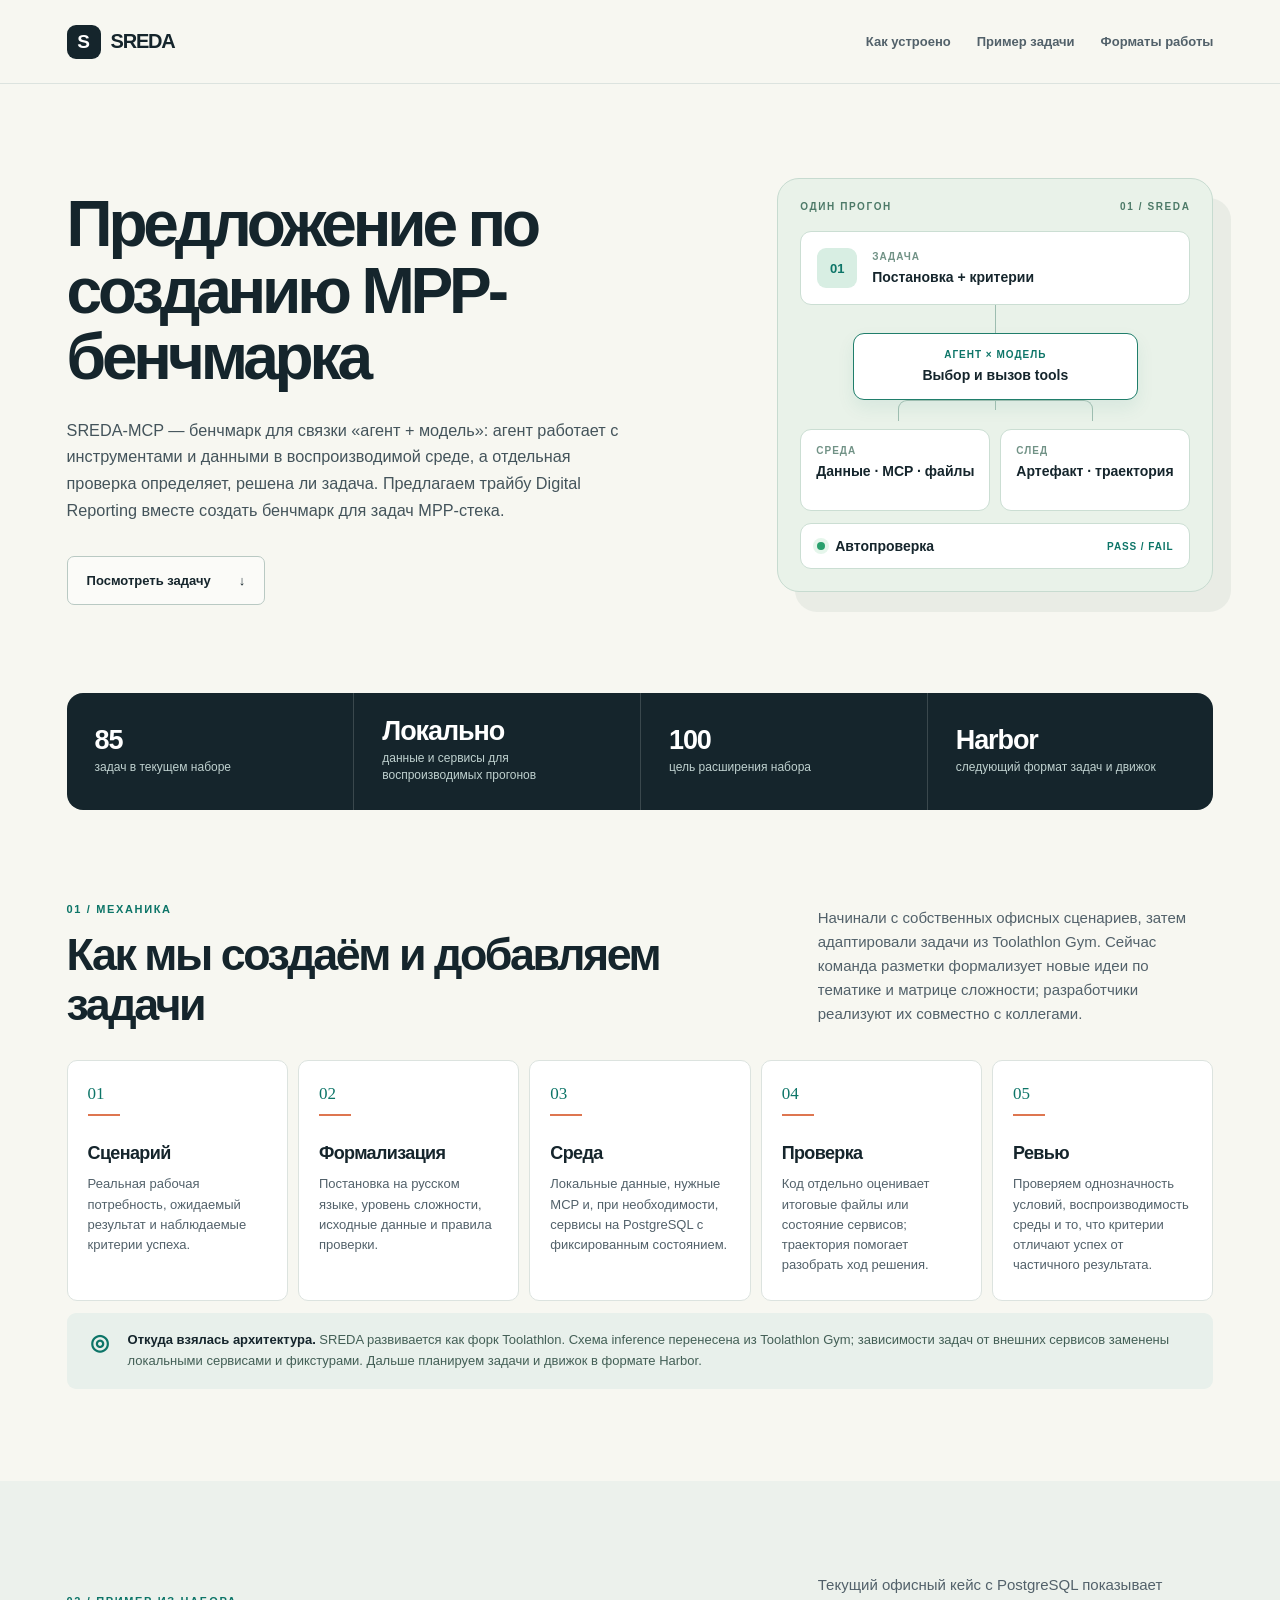
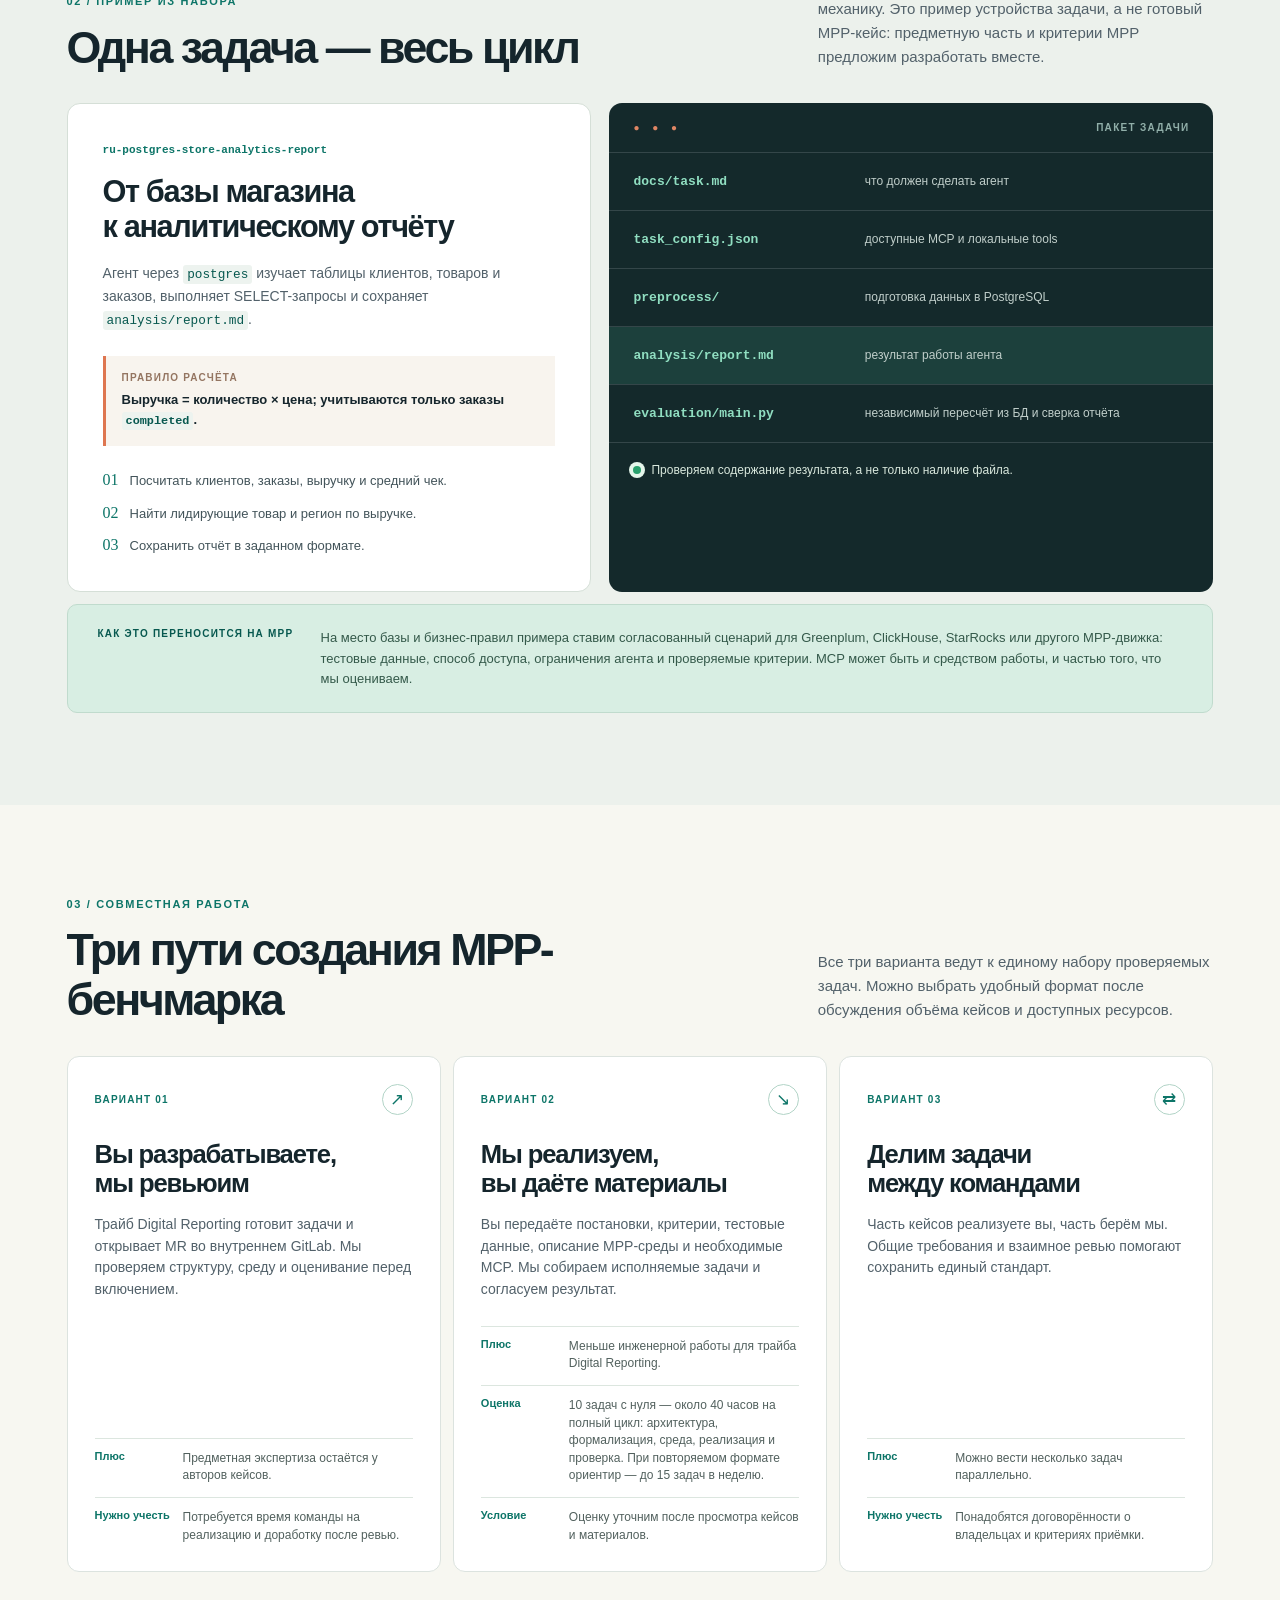
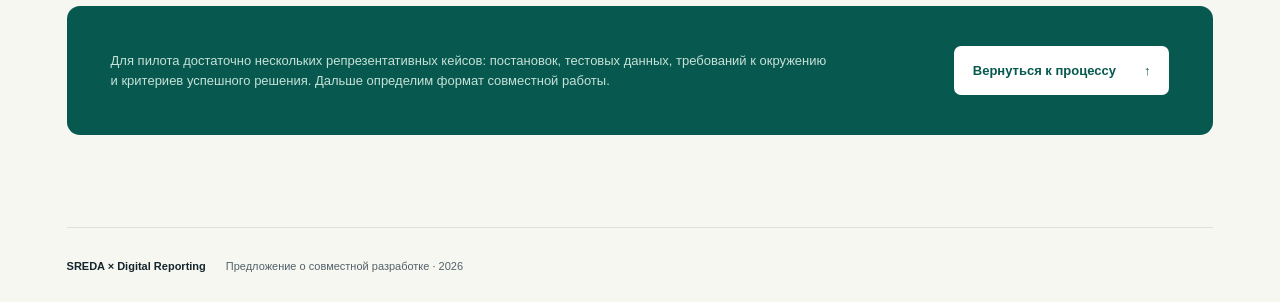
==== mpp/index.html @ d4c774fd "Add MPP benchmark proposal page" ====
<!doctype html>
<html lang="ru">
  <head>
    <meta charset="utf-8" />
    <meta name="viewport" content="width=device-width, initial-scale=1" />
    <meta name="description" content="Предложение трайбу Digital Reporting о совместном создании MPP-бенчмарка на основе опыта SREDA-MCP." />
    <title>SREDA × Digital Reporting — предложение о MPP-бенчмарке</title>
    <link rel="icon" href="data:," />
    <link rel="stylesheet" href="./styles.css" />
  </head>
  <body>
    <a class="skip-link" href="#main">К содержанию</a>
    <div class="site-shell">
      <header class="site-header">
        <a class="brand" href="https://gitlab.ai.cloud.ru/agi-nlp/toolbench/toolathlon/-/tree/evals?ref_type=heads" aria-label="Открыть репозиторий SREDA в GitLab">
          <span class="brand-mark" aria-hidden="true">S</span>
          <span class="brand-name">SREDA</span>
        </a>
        <nav class="site-nav" aria-label="Разделы страницы">
          <a href="#how">Как устроено</a>
          <a href="#example">Пример задачи</a>
          <a href="#together">Форматы работы</a>
        </nav>
      </header>

      <main id="main">
        <section class="hero" aria-labelledby="hero-title">
          <div class="hero-copy">
            <h1 id="hero-title">Предложение по созданию MPP-бенчмарка</h1>
            <p class="hero-lead">SREDA-MCP — бенчмарк для связки «агент + модель»: агент работает с инструментами и данными в воспроизводимой среде, а отдельная проверка определяет, решена ли задача. Предлагаем трайбу Digital Reporting вместе создать бенчмарк для задач MPP-стека.</p>
            <div class="hero-actions">
              <a class="button button-secondary" href="#example">Посмотреть задачу <span aria-hidden="true">↓</span></a>
            </div>
          </div>
          <div class="hero-visual" aria-label="Схема прогона: задача, агент, рабочая среда, проверка">
            <div class="visual-topline"><span>ОДИН ПРОГОН</span><span>01 / SREDA</span></div>
            <div class="visual-task"><span class="visual-index">01</span><div><small>ЗАДАЧА</small><strong>Постановка + критерии</strong></div></div>
            <div class="visual-middle"><span class="visual-stem" aria-hidden="true"></span><div class="visual-agent"><small>АГЕНТ × МОДЕЛЬ</small><strong>Выбор и вызов tools</strong></div></div>
            <div class="visual-split"><div><small>СРЕДА</small><strong>Данные · MCP · файлы</strong></div><div><small>СЛЕД</small><strong>Артефакт · траектория</strong></div></div>
            <div class="visual-result"><span class="status-dot" aria-hidden="true"></span><strong>Автопроверка</strong><span>PASS / FAIL</span></div>
          </div>
        </section>

        <div class="fact-strip" aria-label="Состояние и планы бенчмарка">
          <div><strong>85</strong><span>задач в текущем наборе</span></div>
          <div><strong>Локально</strong><span>данные и сервисы для воспроизводимых прогонов</span></div>
          <div><strong>100</strong><span>цель расширения набора</span></div>
          <div><strong>Harbor</strong><span>следующий формат задач и движок</span></div>
        </div>

        <section class="section section-how" id="how" aria-labelledby="how-title">
          <div class="section-heading">
            <div><p class="section-kicker">01 / МЕХАНИКА</p><h2 id="how-title">Как мы создаём и добавляем задачи</h2></div>
            <p>Начинали с собственных офисных сценариев, затем адаптировали задачи из Toolathlon Gym. Сейчас команда разметки формализует новые идеи по тематике и матрице сложности; разработчики реализуют их совместно с коллегами.</p>
          </div>
          <div class="process-grid">
            <article class="process-step"><span>01</span><h3>Сценарий</h3><p>Реальная рабочая потребность, ожидаемый результат и наблюдаемые критерии успеха.</p></article>
            <article class="process-step"><span>02</span><h3>Формализация</h3><p>Постановка на русском языке, уровень сложности, исходные данные и правила проверки.</p></article>
            <article class="process-step"><span>03</span><h3>Среда</h3><p>Локальные данные, нужные MCP и, при необходимости, сервисы на PostgreSQL с фиксированным состоянием.</p></article>
            <article class="process-step"><span>04</span><h3>Проверка</h3><p>Код отдельно оценивает итоговые файлы или состояние сервисов; траектория помогает разобрать ход решения.</p></article>
            <article class="process-step"><span>05</span><h3>Ревью</h3><p>Проверяем однозначность условий, воспроизводимость среды и то, что критерии отличают успех от частичного результата.</p></article>
          </div>
          <div class="architecture-note"><span class="note-icon" aria-hidden="true">◎</span><p><strong>Откуда взялась архитектура.</strong> SREDA развивается как форк Toolathlon. Схема inference перенесена из Toolathlon Gym; зависимости задач от внешних сервисов заменены локальными сервисами и фикстурами. Дальше планируем задачи и движок в формате Harbor.</p></div>
        </section>

        <section class="section section-example" id="example" aria-labelledby="example-title">
          <div class="section-heading">
            <div><p class="section-kicker">02 / ПРИМЕР ИЗ НАБОРА</p><h2 id="example-title">Одна задача — весь цикл</h2></div>
            <p>Текущий офисный кейс с PostgreSQL показывает механику. Это пример устройства задачи, а не готовый MPP-кейс: предметную часть и критерии MPP предложим разработать вместе.</p>
          </div>
          <div class="example-layout">
            <div class="example-story">
              <span class="case-label">ru-postgres-store-analytics-report</span>
              <h3>От базы магазина<br />к аналитическому отчёту</h3>
              <p>Агент через <code>postgres</code> изучает таблицы клиентов, товаров и заказов, выполняет SELECT-запросы и сохраняет <code>analysis/report.md</code>.</p>
              <div class="case-rule"><span>Правило расчёта</span><strong>Выручка = количество × цена; учитываются только заказы <code>completed</code>.</strong></div>
              <ul class="case-checks">
                <li><span>01</span> Посчитать клиентов, заказы, выручку и средний чек.</li>
                <li><span>02</span> Найти лидирующие товар и регион по выручке.</li>
                <li><span>03</span> Сохранить отчёт в заданном формате.</li>
              </ul>
            </div>
            <div class="example-package" aria-label="Файлы и проверка примера задачи">
              <div class="package-head"><span class="package-dots" aria-hidden="true">● ● ●</span><span>ПАКЕТ ЗАДАЧИ</span></div>
              <div class="package-row"><code>docs/task.md</code><span>что должен сделать агент</span></div>
              <div class="package-row"><code>task_config.json</code><span>доступные MCP и локальные tools</span></div>
              <div class="package-row"><code>preprocess/</code><span>подготовка данных в PostgreSQL</span></div>
              <div class="package-row is-output"><code>analysis/report.md</code><span>результат работы агента</span></div>
              <div class="package-row"><code>evaluation/main.py</code><span>независимый пересчёт из БД и сверка отчёта</span></div>
              <div class="package-footer"><span class="status-dot" aria-hidden="true"></span> Проверяем содержание результата, а не только наличие файла.</div>
            </div>
          </div>
          <div class="mpp-bridge"><span>КАК ЭТО ПЕРЕНОСИТСЯ НА MPP</span><p>На место базы и бизнес-правил примера ставим согласованный сценарий для Greenplum, ClickHouse, StarRocks или другого MPP-движка: тестовые данные, способ доступа, ограничения агента и проверяемые критерии. MCP может быть и средством работы, и частью того, что мы оцениваем.</p></div>
        </section>

        <section class="section section-together" id="together" aria-labelledby="together-title">
          <div class="section-heading">
            <div><p class="section-kicker">03 / СОВМЕСТНАЯ РАБОТА</p><h2 id="together-title">Три пути создания MPP-бенчмарка</h2></div>
            <p>Все три варианта ведут к единому набору проверяемых задач. Можно выбрать удобный формат после обсуждения объёма кейсов и доступных ресурсов.</p>
          </div>
          <div class="options-grid">
            <article class="option-card"><div class="option-top"><span>ВАРИАНТ 01</span><span class="option-glyph" aria-hidden="true">↗</span></div><h3>Вы разрабатываете,<br />мы ревьюим</h3><p>Трайб Digital Reporting готовит задачи и открывает MR во внутреннем GitLab. Мы проверяем структуру, среду и оценивание перед включением.</p><dl><div><dt>Плюс</dt><dd>Предметная экспертиза остаётся у авторов кейсов.</dd></div><div><dt>Нужно учесть</dt><dd>Потребуется время команды на реализацию и доработку после ревью.</dd></div></dl></article>
            <article class="option-card"><div class="option-top"><span>ВАРИАНТ 02</span><span class="option-glyph" aria-hidden="true">↘</span></div><h3>Мы реализуем,<br />вы даёте материалы</h3><p>Вы передаёте постановки, критерии, тестовые данные, описание MPP-среды и необходимые MCP. Мы собираем исполняемые задачи и согласуем результат.</p><dl><div><dt>Плюс</dt><dd>Меньше инженерной работы для трайба Digital Reporting.</dd></div><div><dt>Оценка</dt><dd>10 задач с нуля — около 40 часов на полный цикл: архитектура, формализация, среда, реализация и проверка. При повторяемом формате ориентир — до 15 задач в неделю.</dd></div><div><dt>Условие</dt><dd>Оценку уточним после просмотра кейсов и материалов.</dd></div></dl></article>
            <article class="option-card"><div class="option-top"><span>ВАРИАНТ 03</span><span class="option-glyph" aria-hidden="true">⇄</span></div><h3>Делим задачи<br />между командами</h3><p>Часть кейсов реализуете вы, часть берём мы. Общие требования и взаимное ревью помогают сохранить единый стандарт.</p><dl><div><dt>Плюс</dt><dd>Можно вести несколько задач параллельно.</dd></div><div><dt>Нужно учесть</dt><dd>Понадобятся договорённости о владельцах и критериях приёмки.</dd></div></dl></article>
          </div>
          <div class="closing"><p>Для пилота достаточно нескольких репрезентативных кейсов: постановок, тестовых данных, требований к окружению и критериев успешного решения. Дальше определим формат совместной работы.</p><a class="button button-light" href="#how">Вернуться к процессу <span aria-hidden="true">↑</span></a></div>
        </section>
      </main>

      <footer class="site-footer"><span>SREDA × Digital Reporting</span><span>Предложение о совместной разработке · 2026</span></footer>
    </div>
  </body>
</html>
---- mpp/styles.css ----
:root {
  --ink: #15252c;
  --muted: #52616a;
  --paper: #f7f7f1;
  --white: #ffffff;
  --line: #dce3df;
  --teal: #0d7568;
  --teal-dark: #07584f;
  --mint: #d8eee3;
  --orange: #de7650;
  --radius: 16px;
}

* { box-sizing: border-box; }
html { scroll-behavior: smooth; }
body { margin: 0; color: var(--ink); background: var(--paper); font-family: Inter, -apple-system, BlinkMacSystemFont, "Segoe UI", Arial, sans-serif; -webkit-font-smoothing: antialiased; }
a { color: inherit; }
button, a { -webkit-tap-highlight-color: transparent; }
a:focus-visible { outline: 3px solid var(--orange); outline-offset: 4px; }
code { font-family: ui-monospace, SFMono-Regular, Menlo, Monaco, Consolas, monospace; }
.skip-link { position: absolute; left: 16px; top: -60px; z-index: 10; padding: 10px 15px; background: var(--white); border-radius: 8px; }
.skip-link:focus { top: 12px; }
.site-shell { max-width: 1520px; margin: 0 auto; }

.site-header { display: flex; align-items: center; min-height: 84px; padding: 0 5.2%; border-bottom: 1px solid var(--line); gap: 40px; }
.brand { display: inline-flex; align-items: center; gap: 10px; text-decoration: none; flex: none; }
.brand-mark { width: 34px; height: 34px; display: grid; place-items: center; background: var(--ink); color: #fff; border-radius: 9px; font-weight: 900; font-size: 19px; }
.brand-name { font-weight: 850; font-size: 20px; letter-spacing: -.06em; }
.site-nav { display: flex; align-items: center; gap: 26px; margin-left: auto; }
.site-nav a { font-size: 13px; font-weight: 650; text-decoration: none; }
.site-nav a { color: var(--muted); }
.site-nav a:hover { color: var(--teal); }

.hero { display: grid; grid-template-columns: 1.05fr .95fr; gap: 6%; align-items: center; padding: 82px 5.2% 88px; }
.section-kicker { margin: 0; font-size: 11px; font-weight: 800; line-height: 1.4; letter-spacing: .15em; text-transform: uppercase; color: var(--teal); }
.hero h1 { margin: 25px 0 26px; font-size: clamp(50px, 5vw, 76px); line-height: 1.04; letter-spacing: -.065em; font-weight: 790; }
.hero-lead { max-width: 610px; margin: 0; font-size: clamp(16px, 1.27vw, 19px); line-height: 1.65; color: #44545b; }
.hero-actions { display: flex; gap: 10px; flex-wrap: wrap; margin-top: 32px; }
.button { display: inline-flex; align-items: center; justify-content: space-between; gap: 28px; min-height: 49px; padding: 0 19px; text-decoration: none; font-size: 13px; font-weight: 750; border-radius: 7px; transition: transform .15s ease, background .15s ease; }
.button:hover { transform: translateY(-2px); }
.button-secondary { border: 1px solid #b9c9c3; background: rgba(255,255,255,.55); }

.hero-visual { overflow: hidden; max-width: 560px; margin-left: auto; padding: 22px; background: #e9f2e9; border: 1px solid #c7dbd0; border-radius: 22px; box-shadow: 18px 20px 0 rgba(42, 91, 73, .07); }
.visual-topline { display: flex; justify-content: space-between; padding-bottom: 19px; font-size: 10px; font-weight: 800; letter-spacing: .16em; color: #4d7a68; }
.visual-task, .visual-agent, .visual-split > div, .visual-result { background: var(--white); border: 1px solid #cbded3; border-radius: 11px; }
.visual-task { display: flex; align-items: center; gap: 15px; padding: 16px; }
.visual-index { display: grid; place-items: center; width: 40px; height: 40px; color: var(--teal); background: var(--mint); border-radius: 9px; font-size: 13px; font-weight: 850; }
.hero-visual small { display: block; margin-bottom: 6px; font-size: 10px; font-weight: 800; letter-spacing: .1em; color: #719286; }
.hero-visual strong { font-size: 14px; }
.visual-middle { display: flex; flex-direction: column; align-items: center; }
.visual-stem { width: 1px; height: 28px; background: #9dbdb0; }
.visual-agent { width: 73%; padding: 15px; text-align: center; border-color: #207e6b; box-shadow: 0 8px 18px rgba(13, 117, 104, .08); }
.visual-agent small { color: var(--teal); }
.visual-split { position: relative; display: grid; grid-template-columns: 1fr 1fr; gap: 10px; padding-top: 29px; }
.visual-split:before { content: ''; position: absolute; top: 0; left: 25%; right: 25%; height: 20px; border: 1px solid #9dbdb0; border-bottom: 0; border-radius: 9px 9px 0 0; }
.visual-split:after { content: ''; position: absolute; top: 0; left: 50%; height: 10px; width: 1px; background: #9dbdb0; }
.visual-split > div { min-height: 82px; padding: 15px; }
.visual-result { display: flex; align-items: center; gap: 10px; margin-top: 12px; padding: 14px 16px; }
.visual-result span:last-child { margin-left: auto; font-size: 10px; font-weight: 900; letter-spacing: .09em; color: var(--teal); }
.status-dot { display: inline-block; width: 8px; height: 8px; flex: none; border-radius: 50%; background: #29a06d; box-shadow: 0 0 0 4px #e5f6eb; }

.fact-strip { display: grid; grid-template-columns: repeat(4, 1fr); gap: 0; margin: 0 5.2%; background: var(--ink); color: var(--white); border-radius: var(--radius); }
.fact-strip > div { min-height: 106px; padding: 25px 28px; display: flex; flex-direction: column; justify-content: center; gap: 5px; }
.fact-strip > div + div { border-left: 1px solid rgba(255,255,255,.16); }
.fact-strip strong { font-size: 27px; line-height: 1; letter-spacing: -.04em; }
.fact-strip span { font-size: 12px; line-height: 1.45; color: #bfd1cf; }

.section { padding: 92px 5.2%; scroll-margin-top: 30px; }
.section-heading { display: grid; grid-template-columns: 1.25fr .75fr; gap: 8%; align-items: end; margin-bottom: 31px; }
.section-heading h2 { max-width: 730px; margin: 12px 0 0; font-size: clamp(36px, 3.5vw, 52px); line-height: 1.12; letter-spacing: -.055em; }
.section-heading > p { max-width: 480px; margin: 0 0 3px; color: var(--muted); font-size: 15px; line-height: 1.6; }
.process-grid { display: grid; grid-template-columns: repeat(5, 1fr); gap: 10px; }
.process-step { min-height: 230px; padding: 23px 20px 25px; background: var(--white); border: 1px solid var(--line); border-radius: 10px; }
.process-step > span { display: inline-block; width: 32px; padding-bottom: 10px; color: var(--teal); border-bottom: 2px solid var(--orange); font-family: Georgia, serif; font-size: 17px; }
.process-step h3 { margin: 27px 0 10px; font-size: 18px; letter-spacing: -.035em; }
.process-step p { margin: 0; font-size: 13px; line-height: 1.55; color: var(--muted); }
.architecture-note { display: flex; align-items: flex-start; gap: 16px; margin-top: 12px; padding: 17px 20px; background: #e8f0eb; border-radius: 9px; }
.architecture-note p { margin: 0; color: #435f56; font-size: 13px; line-height: 1.6; }
.architecture-note strong { color: var(--ink); }
.note-icon { display: grid; place-items: center; width: 25px; height: 25px; flex: none; color: var(--teal); font-weight: bold; font-size: 22px; }

.section-example { background: #ecf1ec; }
.example-layout { display: grid; grid-template-columns: .93fr 1.07fr; gap: 18px; }
.example-story { padding: 35px; background: var(--white); border: 1px solid #d5dfd7; border-radius: 13px; }
.case-label { font: 700 11px ui-monospace, Menlo, monospace; color: var(--teal); }
.example-story h3 { margin: 17px 0 18px; font-size: clamp(27px, 2.4vw, 35px); line-height: 1.14; letter-spacing: -.045em; }
.example-story > p { max-width: 520px; margin: 0; color: var(--muted); font-size: 14px; line-height: 1.65; }
.example-story code, .case-rule code { padding: 2px 4px; background: #edf3ef; border-radius: 3px; color: var(--teal-dark); font-size: .91em; }
.case-rule { margin-top: 25px; padding: 16px; border-left: 3px solid var(--orange); background: #f8f4ee; }
.case-rule span { display: block; margin-bottom: 7px; color: #947561; font-size: 10px; font-weight: 850; text-transform: uppercase; letter-spacing: .12em; }
.case-rule strong { font-size: 13px; line-height: 1.5; }
.case-checks { display: grid; gap: 10px; margin: 23px 0 0; padding: 0; list-style: none; }
.case-checks li { display: flex; align-items: baseline; gap: 11px; color: #43545a; font-size: 13px; line-height: 1.4; }
.case-checks span { color: var(--teal); font-family: Georgia, serif; font-size: 16px; }
.example-package { overflow: hidden; background: #14292b; border-radius: 13px; color: var(--white); }
.package-head { display: flex; justify-content: space-between; align-items: center; padding: 19px 24px; color: #91afa9; font-size: 10px; font-weight: 800; letter-spacing: .13em; border-bottom: 1px solid #344649; }
.package-dots { color: #df8664; letter-spacing: 5px; }
.package-row { display: grid; grid-template-columns: minmax(160px, .8fr) 1.2fr; align-items: center; gap: 15px; min-height: 58px; padding: 10px 24px; border-bottom: 1px solid #344649; }
.package-row code { color: #90dec1; font-size: 13px; font-weight: 700; overflow-wrap: anywhere; }
.package-row span { color: #c0ceca; font-size: 12px; line-height: 1.35; }
.package-row.is-output { background: #1c403c; }
.package-footer { display: flex; align-items: center; gap: 10px; padding: 19px 24px; color: #d8e7dc; font-size: 12px; line-height: 1.4; }
.mpp-bridge { display: grid; grid-template-columns: 205px 1fr; gap: 18px; margin-top: 12px; padding: 23px 30px; background: var(--mint); border: 1px solid #c0dbcd; border-radius: 10px; }
.mpp-bridge span { color: var(--teal-dark); font-size: 10px; font-weight: 850; letter-spacing: .12em; }
.mpp-bridge p { margin: 0; color: #34594a; font-size: 13px; line-height: 1.55; }

.options-grid { display: grid; grid-template-columns: repeat(3, 1fr); gap: 12px; }
.option-card { display: flex; flex-direction: column; min-height: 394px; padding: 27px; border: 1px solid var(--line); border-radius: 12px; background: var(--white); }
.option-top { display: flex; align-items: center; justify-content: space-between; font-size: 10px; font-weight: 850; letter-spacing: .12em; color: var(--teal); }
.option-glyph { display: grid; place-items: center; width: 31px; height: 31px; border: 1px solid #b2d4c7; border-radius: 50%; font-size: 17px; font-weight: 500; }
.option-card h3 { margin: 25px 0 15px; font-size: clamp(23px, 2vw, 30px); line-height: 1.16; letter-spacing: -.045em; }
.option-card > p { margin: 0; color: var(--muted); font-size: 14px; line-height: 1.55; }
.option-card dl { display: grid; gap: 13px; margin: auto 0 0; padding-top: 25px; }
.option-card dl > div { display: grid; grid-template-columns: 77px 1fr; gap: 11px; padding-top: 11px; border-top: 1px solid #dce6df; }
.option-card dt { font-size: 11px; font-weight: 800; color: var(--teal); }
.option-card dd { margin: 0; color: #52615e; font-size: 12px; line-height: 1.45; }
.closing { display: flex; align-items: center; justify-content: space-between; gap: 40px; margin-top: 34px; padding: 40px 44px; color: var(--white); background: var(--teal-dark); border-radius: 13px; }
.closing p { max-width: 720px; margin: 0; color: #c6e1d7; font-size: 13px; line-height: 1.55; }
.button-light { flex: none; color: var(--teal-dark); background: var(--white); }
.site-footer { display: flex; align-items: center; gap: 20px; min-height: 76px; margin: 0 5.2%; border-top: 1px solid var(--line); color: var(--muted); font-size: 11px; }
.site-footer span:first-child { color: var(--ink); font-weight: 850; }

@media (max-width: 1100px) {
  .hero { gap: 3%; }
  .hero h1 { font-size: clamp(45px, 5vw, 62px); }
  .process-grid { grid-template-columns: repeat(3, 1fr); }
  .process-step { min-height: 190px; }
  .option-card { padding: 22px; }
  .option-card dl > div { grid-template-columns: 1fr; gap: 3px; }
}
@media (max-width: 760px) {
  .site-header { min-height: 70px; padding: 0 5%; gap: 12px; }
  .site-nav { display: none; }
  .hero { grid-template-columns: 1fr; gap: 40px; padding: 60px 5% 65px; }
  .hero h1 { font-size: clamp(45px, 9vw, 65px); }
  .hero-visual { width: 100%; max-width: none; margin: 0; }
  .fact-strip { grid-template-columns: 1fr 1fr; margin: 0 5%; }
  .fact-strip > div { min-height: 104px; padding: 20px; }
  .fact-strip > div:nth-child(3) { border-left: 0; border-top: 1px solid rgba(255,255,255,.16); }
  .fact-strip > div:nth-child(4) { border-top: 1px solid rgba(255,255,255,.16); }
  .section { padding: 65px 5%; }
  .section-heading { grid-template-columns: 1fr; gap: 18px; }
  .section-heading h2 { font-size: clamp(33px, 6vw, 45px); }
  .process-grid { grid-template-columns: 1fr 1fr; }
  .example-layout { grid-template-columns: 1fr; }
  .mpp-bridge { grid-template-columns: 1fr; gap: 10px; }
  .options-grid { grid-template-columns: 1fr; }
  .option-card { min-height: 0; }
  .option-card dl { margin-top: 15px; padding-top: 0; }
  .option-card dl > div { grid-template-columns: 90px 1fr; }
  .closing { display: block; padding: 31px; }
  .closing .button { margin-top: 22px; }
  .site-footer { margin: 0 5%; flex-wrap: wrap; padding: 20px 0; }
}
@media (max-width: 480px) {
  .brand-name { font-size: 17px; }
  .hero h1 { font-size: 42px; }
  .hero-visual { padding: 15px; }
  .visual-split > div { padding: 12px; }
  .hero-visual strong { font-size: 12px; }
  .process-grid { grid-template-columns: 1fr; }
  .process-step { min-height: 0; }
  .process-step h3 { margin-top: 20px; }
  .fact-strip strong { font-size: 23px; }
  .example-story { padding: 24px; }
  .package-row { grid-template-columns: 1fr; gap: 5px; padding: 11px 18px; }
  .package-head, .package-footer { padding-left: 18px; padding-right: 18px; }
  .option-card dl > div { grid-template-columns: 1fr; gap: 3px; }
}
@media (prefers-reduced-motion: reduce) { html { scroll-behavior: auto; } .button { transition: none; } }
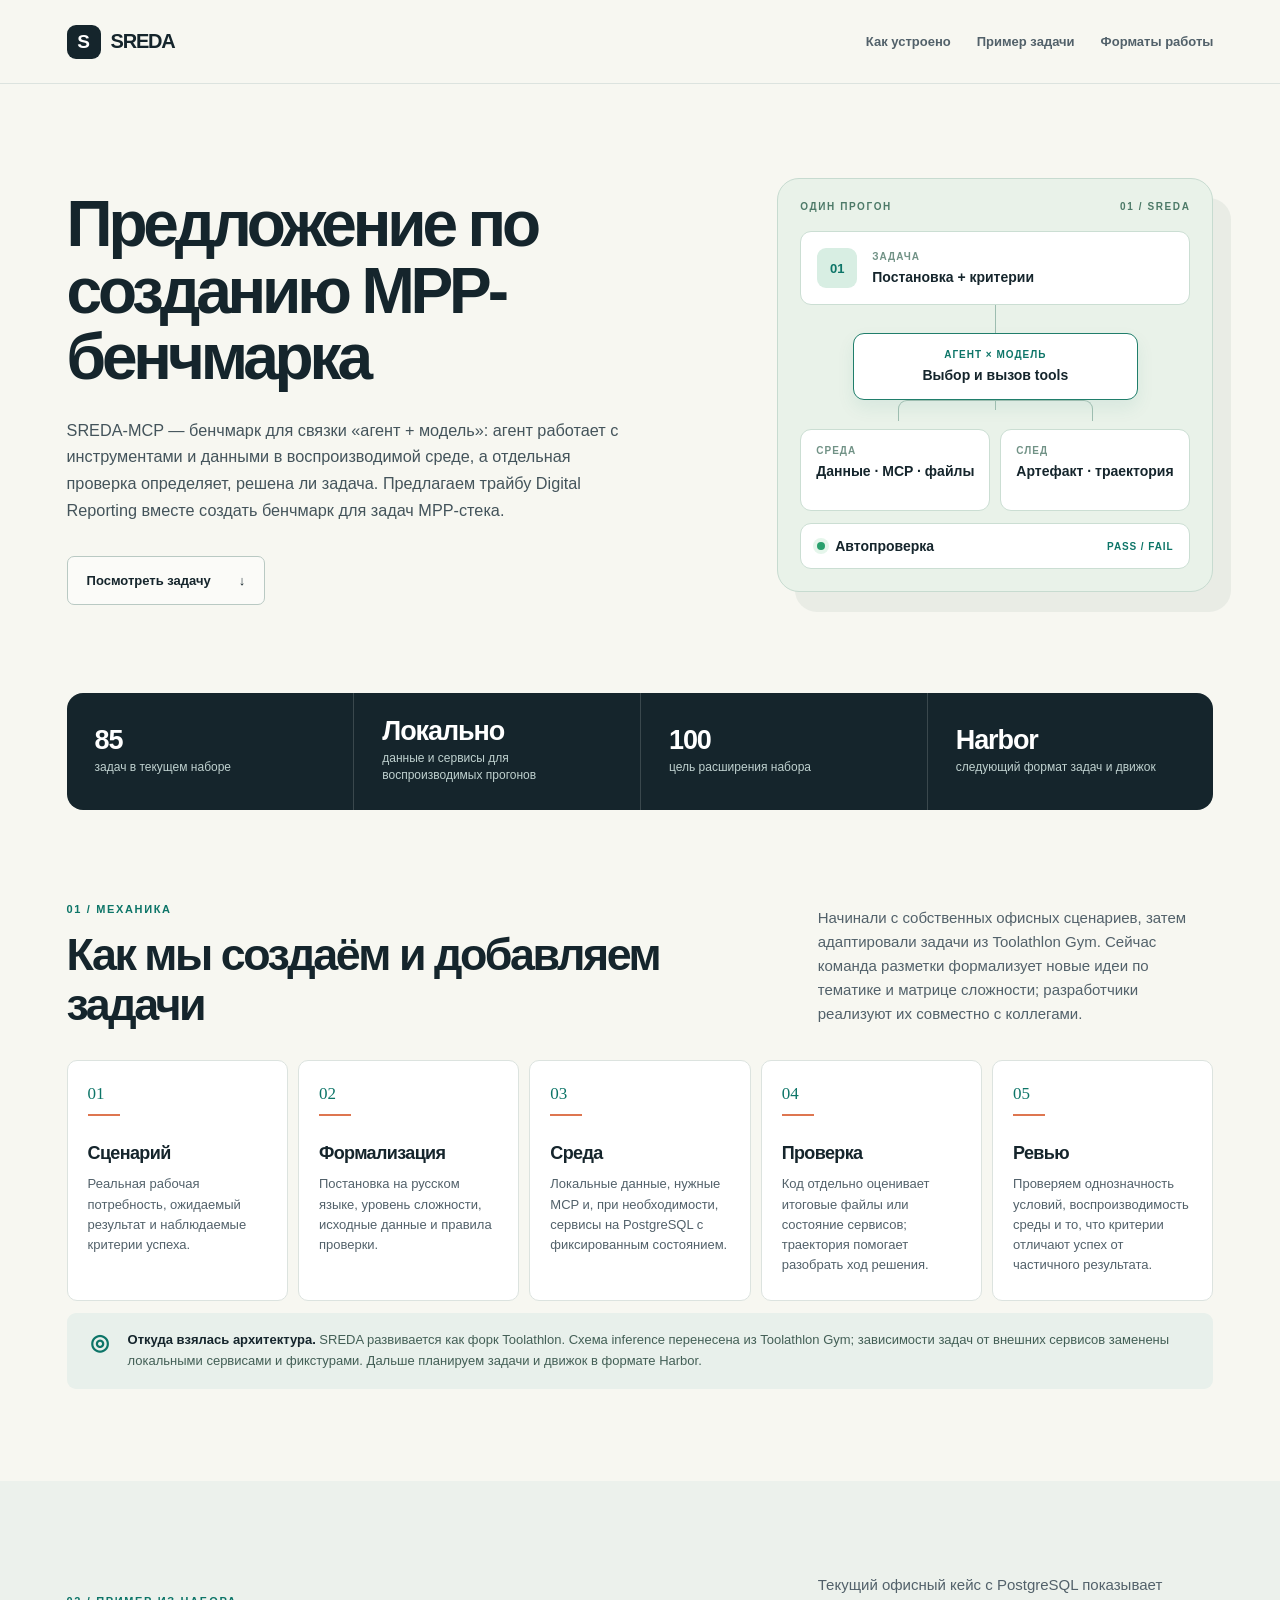
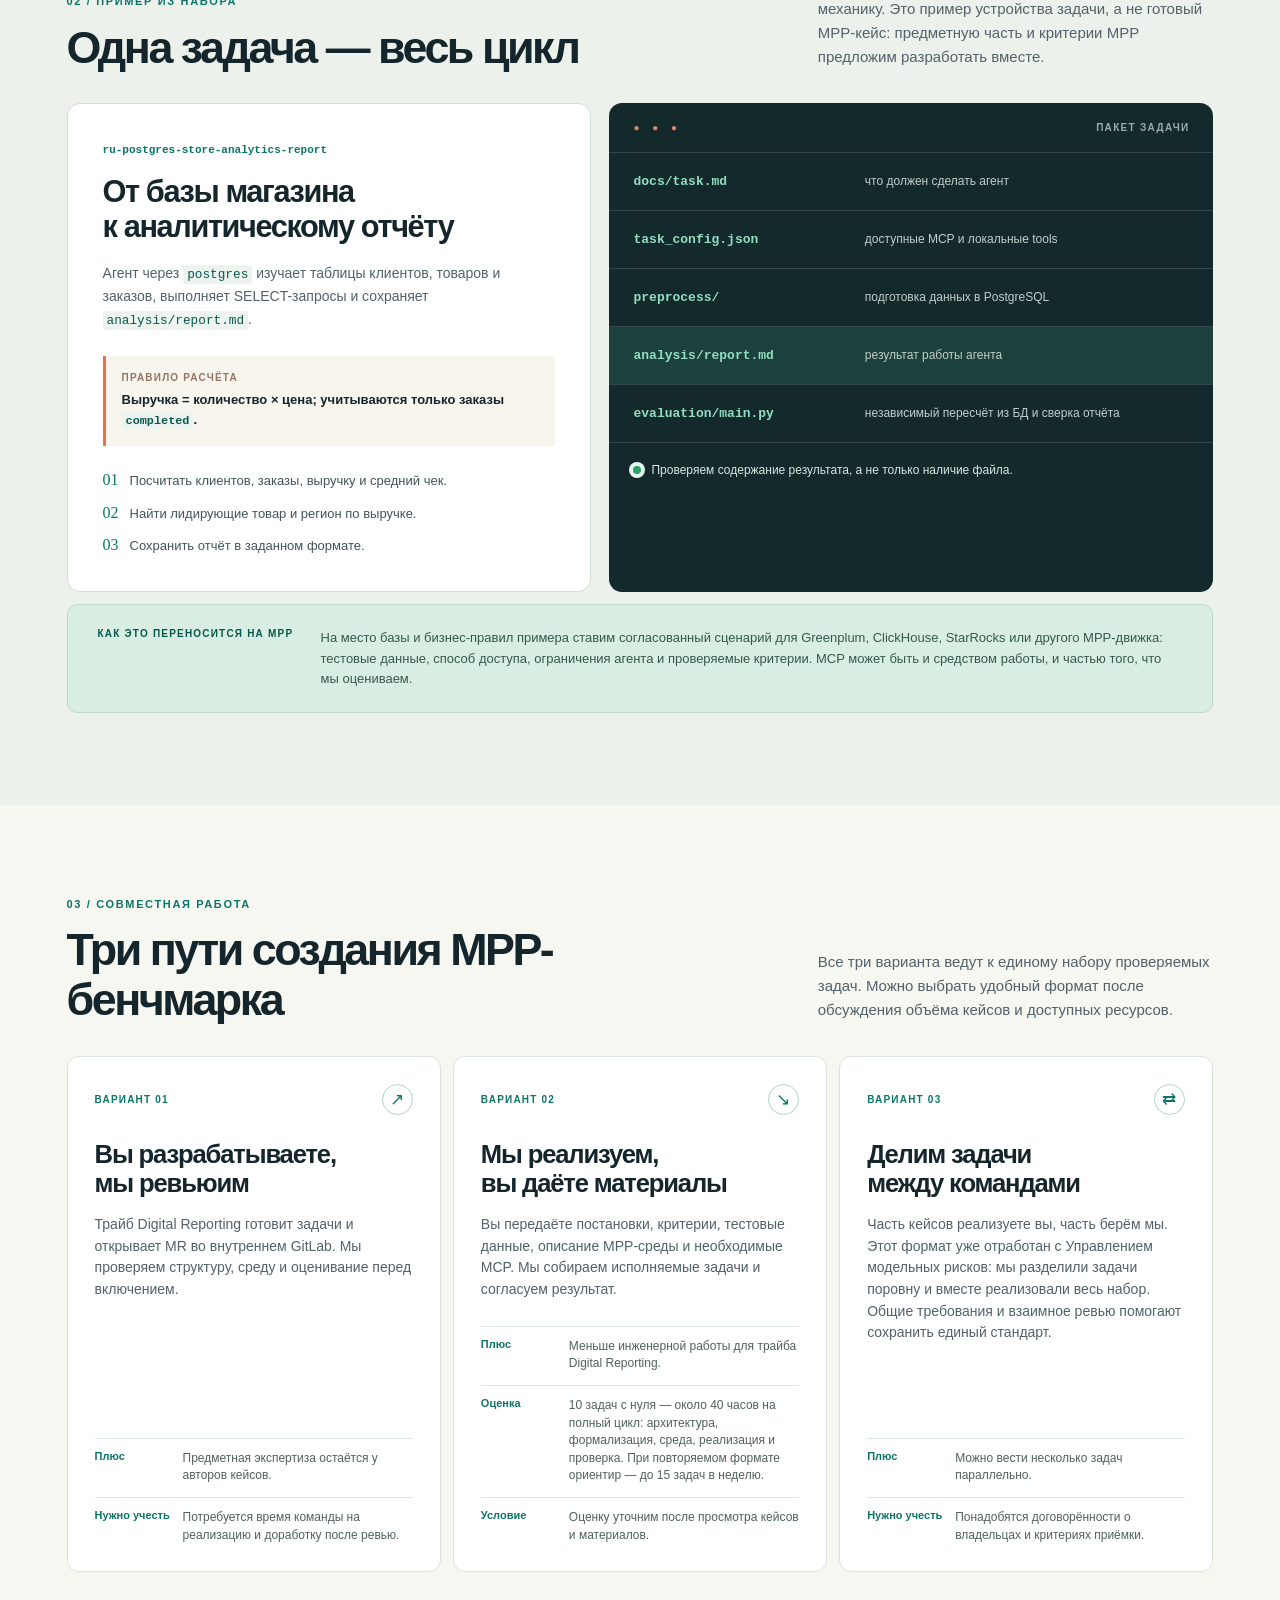
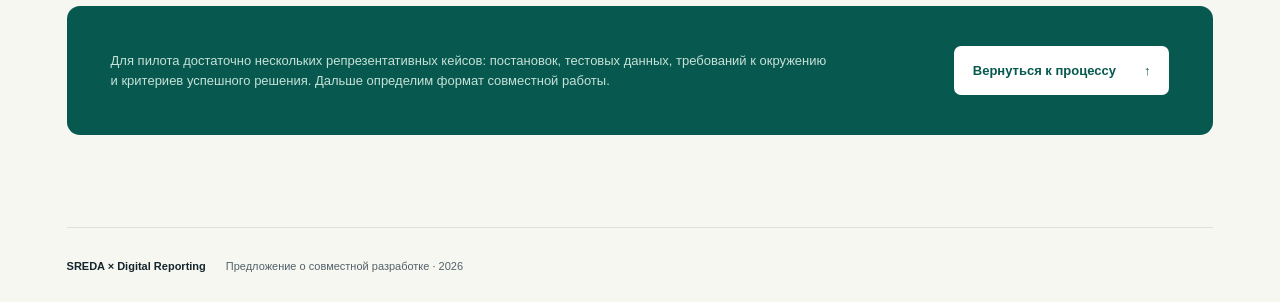
==== commit edc45884: "Describe shared task development with model risks" ====
--- a/mpp/index.html
+++ b/mpp/index.html
@@ -101,7 +101,7 @@
           <div class="options-grid">
             <article class="option-card"><div class="option-top"><span>ВАРИАНТ 01</span><span class="option-glyph" aria-hidden="true">↗</span></div><h3>Вы разрабатываете,<br />мы ревьюим</h3><p>Трайб Digital Reporting готовит задачи и открывает MR во внутреннем GitLab. Мы проверяем структуру, среду и оценивание перед включением.</p><dl><div><dt>Плюс</dt><dd>Предметная экспертиза остаётся у авторов кейсов.</dd></div><div><dt>Нужно учесть</dt><dd>Потребуется время команды на реализацию и доработку после ревью.</dd></div></dl></article>
             <article class="option-card"><div class="option-top"><span>ВАРИАНТ 02</span><span class="option-glyph" aria-hidden="true">↘</span></div><h3>Мы реализуем,<br />вы даёте материалы</h3><p>Вы передаёте постановки, критерии, тестовые данные, описание MPP-среды и необходимые MCP. Мы собираем исполняемые задачи и согласуем результат.</p><dl><div><dt>Плюс</dt><dd>Меньше инженерной работы для трайба Digital Reporting.</dd></div><div><dt>Оценка</dt><dd>10 задач с нуля — около 40 часов на полный цикл: архитектура, формализация, среда, реализация и проверка. При повторяемом формате ориентир — до 15 задач в неделю.</dd></div><div><dt>Условие</dt><dd>Оценку уточним после просмотра кейсов и материалов.</dd></div></dl></article>
-            <article class="option-card"><div class="option-top"><span>ВАРИАНТ 03</span><span class="option-glyph" aria-hidden="true">⇄</span></div><h3>Делим задачи<br />между командами</h3><p>Часть кейсов реализуете вы, часть берём мы. Общие требования и взаимное ревью помогают сохранить единый стандарт.</p><dl><div><dt>Плюс</dt><dd>Можно вести несколько задач параллельно.</dd></div><div><dt>Нужно учесть</dt><dd>Понадобятся договорённости о владельцах и критериях приёмки.</dd></div></dl></article>
+            <article class="option-card"><div class="option-top"><span>ВАРИАНТ 03</span><span class="option-glyph" aria-hidden="true">⇄</span></div><h3>Делим задачи<br />между командами</h3><p>Часть кейсов реализуете вы, часть берём мы. Этот формат уже отработан с Управлением модельных рисков: мы разделили задачи поровну и вместе реализовали весь набор. Общие требования и взаимное ревью помогают сохранить единый стандарт.</p><dl><div><dt>Плюс</dt><dd>Можно вести несколько задач параллельно.</dd></div><div><dt>Нужно учесть</dt><dd>Понадобятся договорённости о владельцах и критериях приёмки.</dd></div></dl></article>
           </div>
           <div class="closing"><p>Для пилота достаточно нескольких репрезентативных кейсов: постановок, тестовых данных, требований к окружению и критериев успешного решения. Дальше определим формат совместной работы.</p><a class="button button-light" href="#how">Вернуться к процессу <span aria-hidden="true">↑</span></a></div>
         </section>
